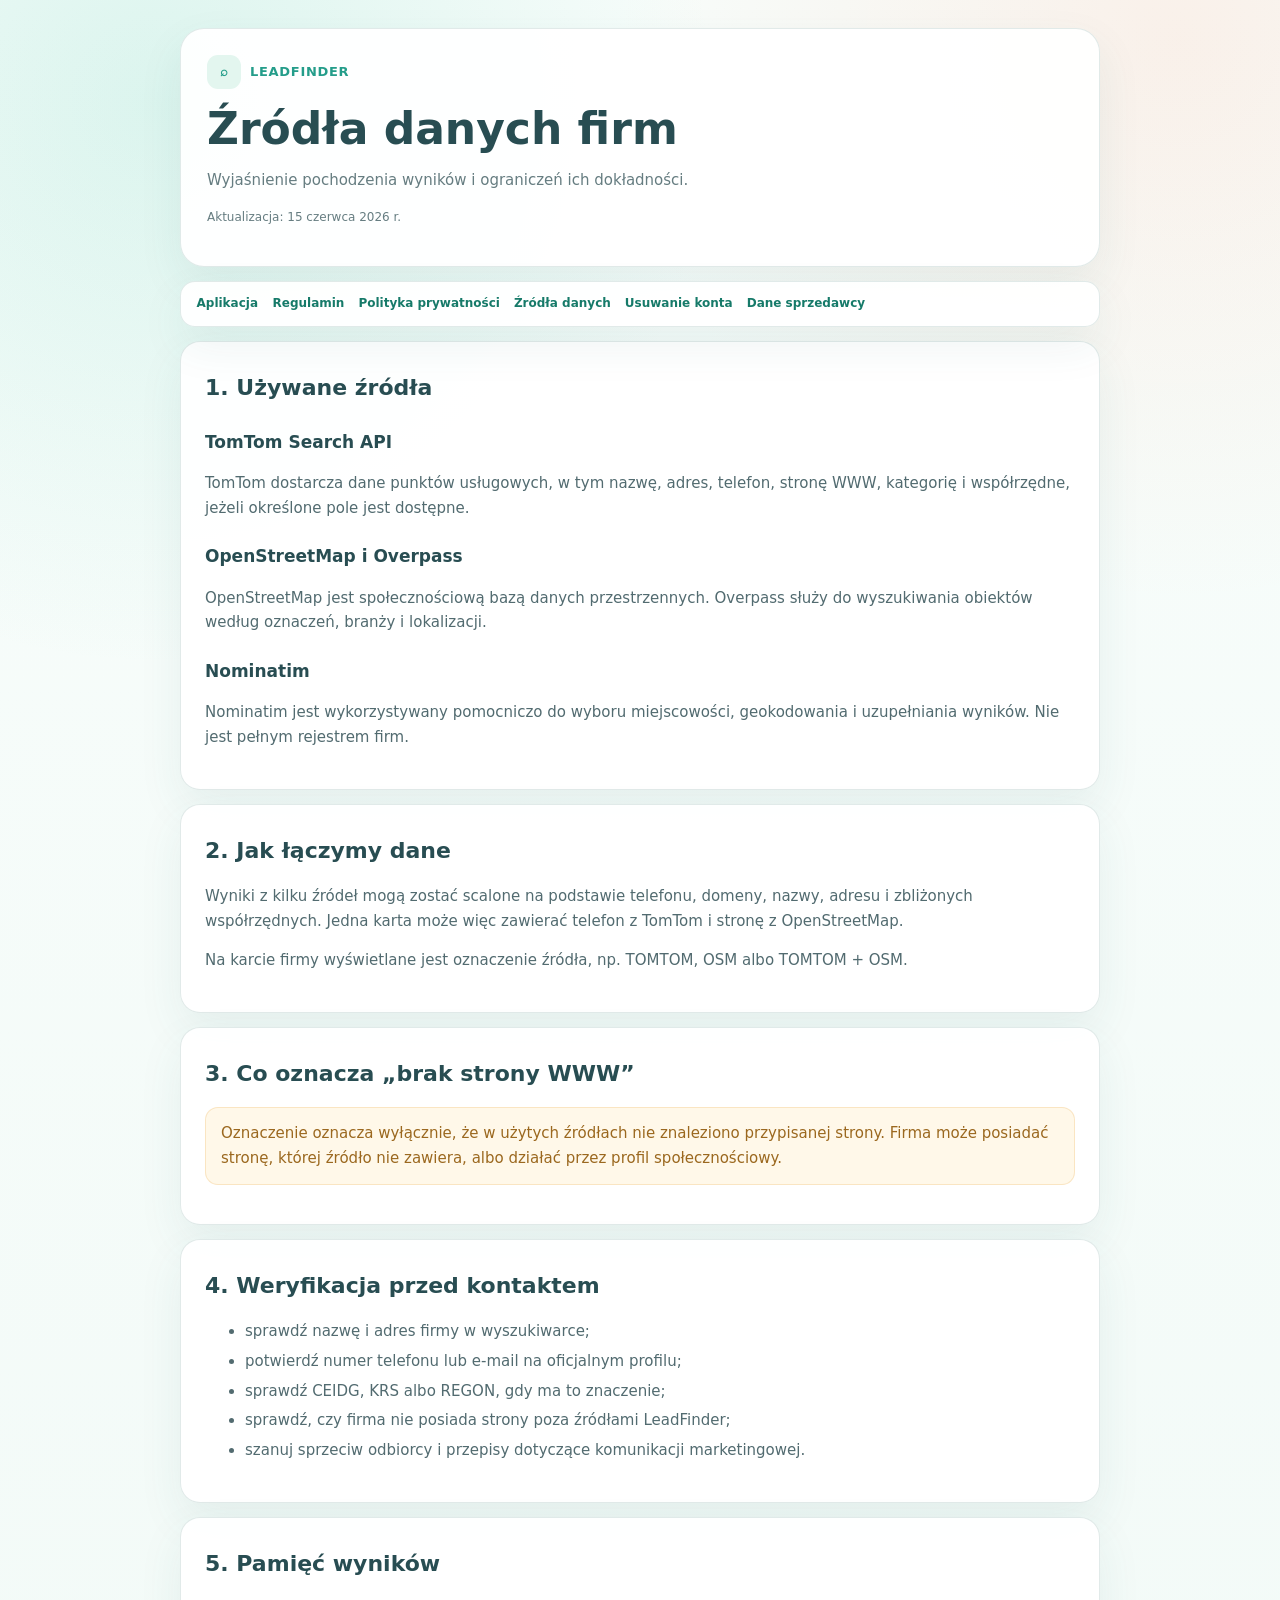
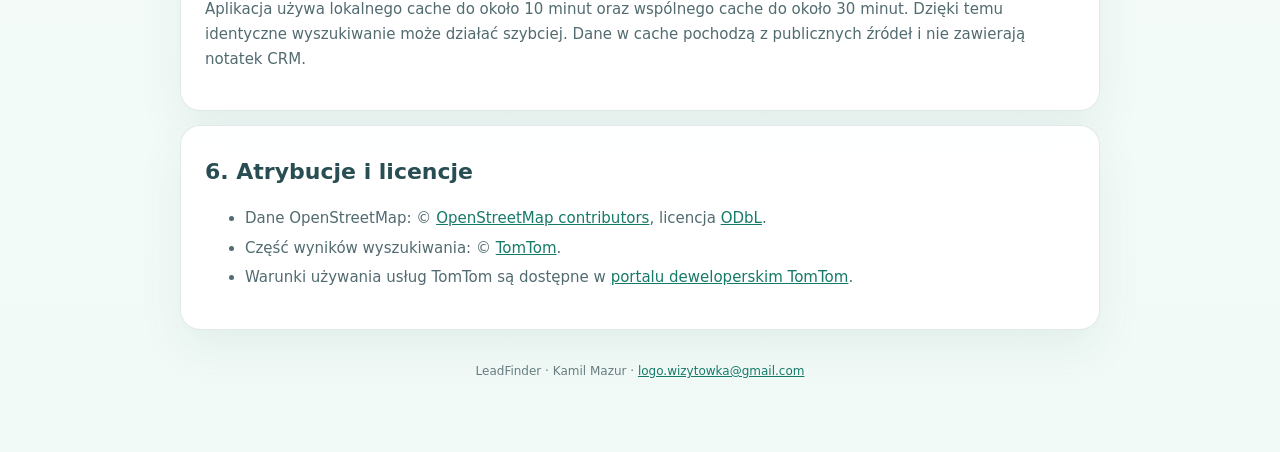
==== data-sources.html @ 8d6033a0 "Add files via upload" ====
<!doctype html>
    <html lang="pl">
    <head>
      <meta charset="utf-8" />
      <meta name="viewport" content="width=device-width,initial-scale=1" />
      <meta name="theme-color" content="#f2faf7" />
      <title>Źródła danych firm — LeadFinder</title>
      <meta name="description" content="Wyjaśnienie pochodzenia wyników i ograniczeń ich dokładności." />
      <link rel="stylesheet" href="./legal.css" />
    </head>
    <body>
      <main class="page-shell">
        <header class="legal-header">
          <div class="brand"><span class="brand-mark">⌕</span> LeadFinder</div>
          <h1>Źródła danych firm</h1>
          <p class="lead">Wyjaśnienie pochodzenia wyników i ograniczeń ich dokładności.</p>
          <p class="version">Aktualizacja: 15 czerwca 2026 r.</p>
        </header>

    <nav class="legal-nav" aria-label="Dokumenty">
      <a href="./index.html">Aplikacja</a>
      <a href="./terms.html">Regulamin</a>
      <a href="./privacy.html">Polityka prywatności</a>
      <a href="./data-sources.html">Źródła danych</a>
      <a href="./delete-account.html">Usuwanie konta</a>
          <a href="./seller-info.html">Dane sprzedawcy</a>
    </nav>


<section class="legal-card">
  <h2>1. Używane źródła</h2>
  <h3>TomTom Search API</h3>
  <p>
    TomTom dostarcza dane punktów usługowych, w tym nazwę, adres, telefon,
    stronę WWW, kategorię i współrzędne, jeżeli określone pole jest dostępne.
  </p>

  <h3>OpenStreetMap i Overpass</h3>
  <p>
    OpenStreetMap jest społecznościową bazą danych przestrzennych. Overpass
    służy do wyszukiwania obiektów według oznaczeń, branży i lokalizacji.
  </p>

  <h3>Nominatim</h3>
  <p>
    Nominatim jest wykorzystywany pomocniczo do wyboru miejscowości,
    geokodowania i uzupełniania wyników. Nie jest pełnym rejestrem firm.
  </p>
</section>

<section class="legal-card">
  <h2>2. Jak łączymy dane</h2>
  <p>
    Wyniki z kilku źródeł mogą zostać scalone na podstawie telefonu, domeny,
    nazwy, adresu i zbliżonych współrzędnych. Jedna karta może więc zawierać
    telefon z TomTom i stronę z OpenStreetMap.
  </p>
  <p>
    Na karcie firmy wyświetlane jest oznaczenie źródła, np. TOMTOM, OSM albo
    TOMTOM + OSM.
  </p>
</section>

<section class="legal-card">
  <h2>3. Co oznacza „brak strony WWW”</h2>
  <p class="notice">
    Oznaczenie oznacza wyłącznie, że w użytych źródłach nie znaleziono
    przypisanej strony. Firma może posiadać stronę, której źródło nie zawiera,
    albo działać przez profil społecznościowy.
  </p>
</section>

<section class="legal-card">
  <h2>4. Weryfikacja przed kontaktem</h2>
  <ul>
    <li>sprawdź nazwę i adres firmy w wyszukiwarce;</li>
    <li>potwierdź numer telefonu lub e-mail na oficjalnym profilu;</li>
    <li>sprawdź CEIDG, KRS albo REGON, gdy ma to znaczenie;</li>
    <li>sprawdź, czy firma nie posiada strony poza źródłami LeadFinder;</li>
    <li>szanuj sprzeciw odbiorcy i przepisy dotyczące komunikacji marketingowej.</li>
  </ul>
</section>

<section class="legal-card">
  <h2>5. Pamięć wyników</h2>
  <p>
    Aplikacja używa lokalnego cache do około 10 minut oraz wspólnego cache do
    około 30 minut. Dzięki temu identyczne wyszukiwanie może działać szybciej.
    Dane w cache pochodzą z publicznych źródeł i nie zawierają notatek CRM.
  </p>
</section>

<section class="legal-card">
  <h2>6. Atrybucje i licencje</h2>
  <ul>
    <li>
      Dane OpenStreetMap:
      © <a href="https://www.openstreetmap.org/copyright">OpenStreetMap contributors</a>,
      licencja <a href="https://opendatacommons.org/licenses/odbl/">ODbL</a>.
    </li>
    <li>
      Część wyników wyszukiwania:
      © <a href="https://www.tomtom.com/legal/en_gb/copyrights/">TomTom</a>.
    </li>
    <li>
      Warunki używania usług TomTom są dostępne w
      <a href="https://developer.tomtom.com/terms-and-conditions">portalu deweloperskim TomTom</a>.
    </li>
  </ul>
</section>

        <footer>
          LeadFinder · Kamil Mazur ·
          <a href="mailto:logo.wizytowka@gmail.com">logo.wizytowka@gmail.com</a>
        </footer>
      </main>
    </body>
    </html>
---- legal.css ----
:root {
  --bg: #f2faf7;
  --card: #ffffff;
  --text: #284d52;
  --muted: #667d81;
  --accent: #249d8a;
  --border: rgba(43,105,99,.14);
  --warning: #9b681f;
}
* { box-sizing: border-box; }
html { scroll-behavior: smooth; }
body {
  margin: 0;
  min-height: 100vh;
  color: var(--text);
  background:
    radial-gradient(circle at 12% 5%, rgba(90,206,179,.18), transparent 25%),
    radial-gradient(circle at 92% 2%, rgba(255,174,142,.16), transparent 24%),
    linear-gradient(180deg, #f8fdfb, var(--bg));
  font: 15px/1.65 system-ui, -apple-system, BlinkMacSystemFont, "Segoe UI", sans-serif;
}
a { color: #167a69; }
.page-shell {
  width: min(100% - 28px, 920px);
  margin: 0 auto;
  padding: 28px 0 52px;
}
.legal-header,
.legal-card,
.legal-nav {
  border: 1px solid var(--border);
  background: rgba(255,255,255,.94);
  box-shadow: 0 18px 45px rgba(43,105,96,.08);
}
.legal-header {
  padding: 26px;
  border-radius: 24px;
}
.brand {
  display: inline-flex;
  align-items: center;
  gap: 9px;
  color: var(--accent);
  font-size: 13px;
  font-weight: 900;
  letter-spacing: .7px;
  text-transform: uppercase;
}
.brand-mark {
  display: grid;
  place-items: center;
  width: 34px;
  height: 34px;
  border-radius: 11px;
  background: #e3f6ef;
}
h1 {
  margin: 15px 0 6px;
  font-size: clamp(29px, 6vw, 44px);
  line-height: 1.12;
}
.lead, .version { color: var(--muted); }
.version { margin-top: 12px; font-size: 12px; }
.legal-nav {
  position: sticky;
  top: 10px;
  z-index: 2;
  display: flex;
  flex-wrap: wrap;
  gap: 8px 14px;
  margin: 14px 0;
  padding: 12px 16px;
  border-radius: 15px;
}
.legal-nav a {
  font-size: 12px;
  font-weight: 750;
  text-decoration: none;
}
.legal-card {
  margin: 14px 0;
  padding: 24px;
  border-radius: 20px;
}
h2 { margin: 4px 0 12px; font-size: 22px; }
h3 { margin: 22px 0 8px; font-size: 17px; }
p, li { color: #526b70; }
li + li { margin-top: 5px; }
.notice {
  padding: 13px 15px;
  border: 1px solid rgba(230,161,57,.22);
  border-radius: 13px;
  background: #fff8e9;
  color: var(--warning);
}
.data-table {
  width: 100%;
  border-collapse: collapse;
  margin: 12px 0;
  font-size: 13px;
}
.data-table th,
.data-table td {
  padding: 10px;
  border-bottom: 1px solid var(--border);
  text-align: left;
  vertical-align: top;
}
.data-table th { color: #365e62; }
.actions {
  display: flex;
  flex-wrap: wrap;
  gap: 9px;
  margin-top: 18px;
}
.button {
  display: inline-flex;
  align-items: center;
  justify-content: center;
  min-height: 43px;
  padding: 10px 16px;
  border-radius: 11px;
  background: var(--accent);
  color: white;
  font-weight: 850;
  text-decoration: none;
}
.button.secondary {
  border: 1px solid var(--border);
  background: white;
  color: var(--accent);
}
footer {
  padding: 18px;
  color: var(--muted);
  font-size: 12px;
  text-align: center;
}
@media (max-width: 600px) {
  .legal-header, .legal-card { padding: 19px; }
  .data-table { display: block; overflow-x: auto; }
}
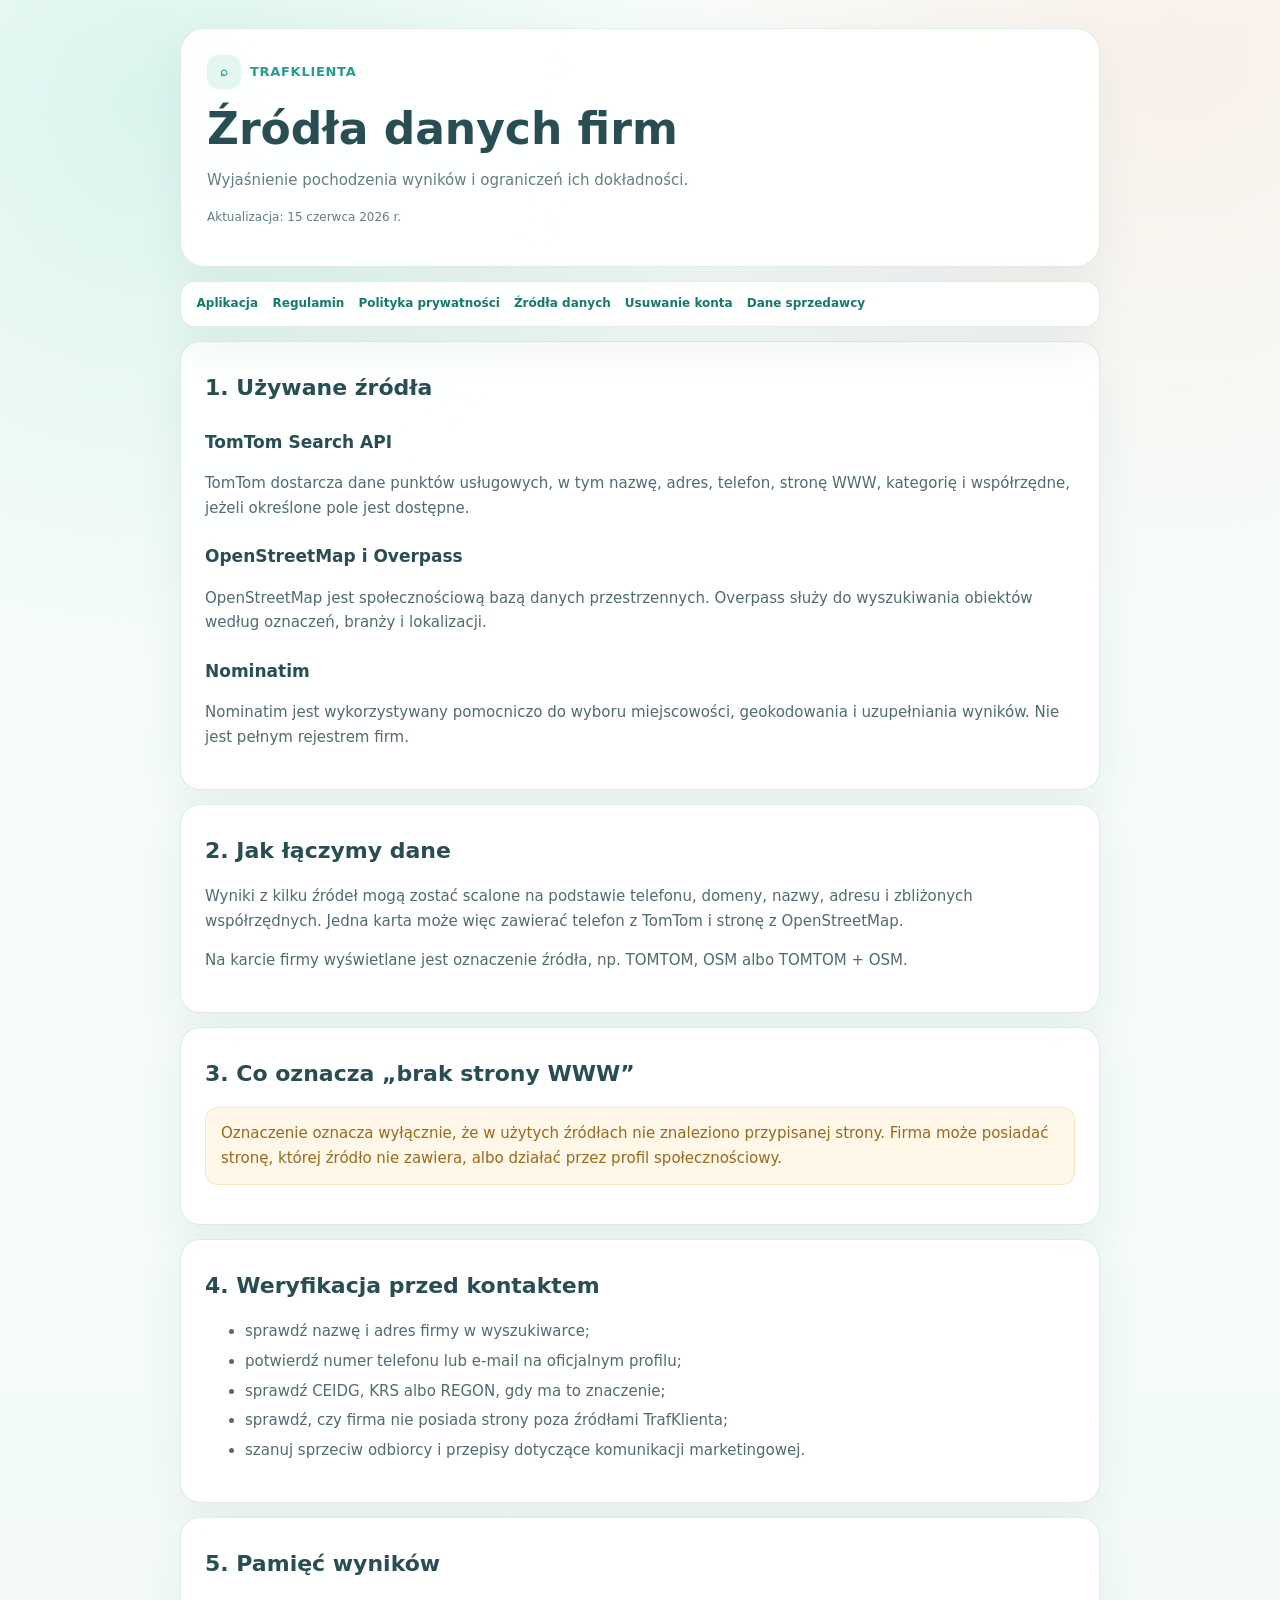
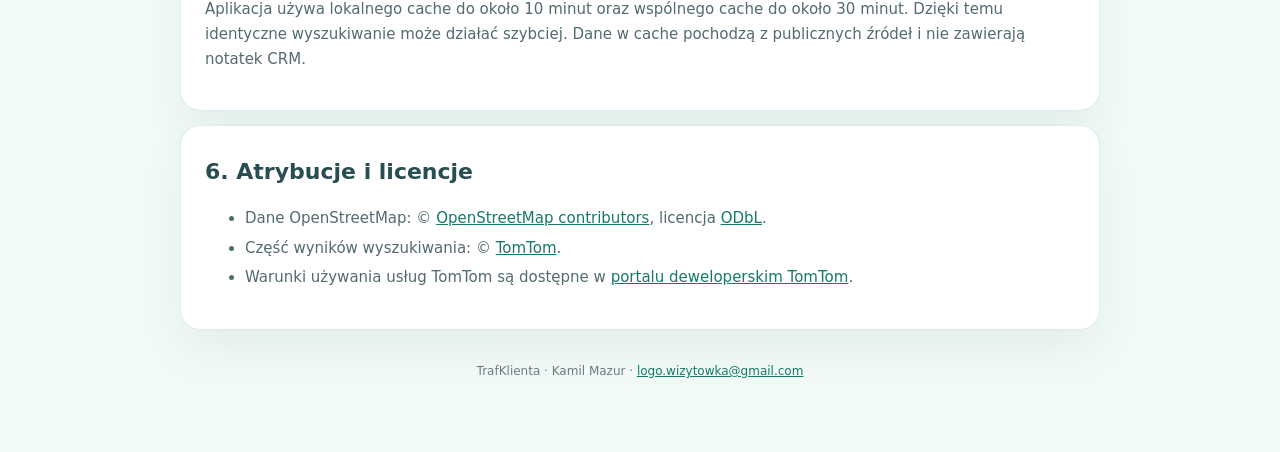
==== commit a2aa6f0b: "Add files via upload" ====
--- a/data-sources.html
+++ b/data-sources.html
@@ -4,14 +4,14 @@
       <meta charset="utf-8" />
       <meta name="viewport" content="width=device-width,initial-scale=1" />
       <meta name="theme-color" content="#f2faf7" />
-      <title>Źródła danych firm — LeadFinder</title>
+      <title>Źródła danych firm — TrafKlienta</title>
       <meta name="description" content="Wyjaśnienie pochodzenia wyników i ograniczeń ich dokładności." />
       <link rel="stylesheet" href="./legal.css" />
     </head>
     <body>
       <main class="page-shell">
         <header class="legal-header">
-          <div class="brand"><span class="brand-mark">⌕</span> LeadFinder</div>
+          <div class="brand"><span class="brand-mark">⌕</span> TrafKlienta</div>
           <h1>Źródła danych firm</h1>
           <p class="lead">Wyjaśnienie pochodzenia wyników i ograniczeń ich dokładności.</p>
           <p class="version">Aktualizacja: 15 czerwca 2026 r.</p>
@@ -76,7 +76,7 @@
     <li>sprawdź nazwę i adres firmy w wyszukiwarce;</li>
     <li>potwierdź numer telefonu lub e-mail na oficjalnym profilu;</li>
     <li>sprawdź CEIDG, KRS albo REGON, gdy ma to znaczenie;</li>
-    <li>sprawdź, czy firma nie posiada strony poza źródłami LeadFinder;</li>
+    <li>sprawdź, czy firma nie posiada strony poza źródłami TrafKlienta;</li>
     <li>szanuj sprzeciw odbiorcy i przepisy dotyczące komunikacji marketingowej.</li>
   </ul>
 </section>
@@ -110,7 +110,7 @@
 </section>
 
         <footer>
-          LeadFinder · Kamil Mazur ·
+          TrafKlienta · Kamil Mazur ·
           <a href="mailto:logo.wizytowka@gmail.com">logo.wizytowka@gmail.com</a>
         </footer>
       </main>
